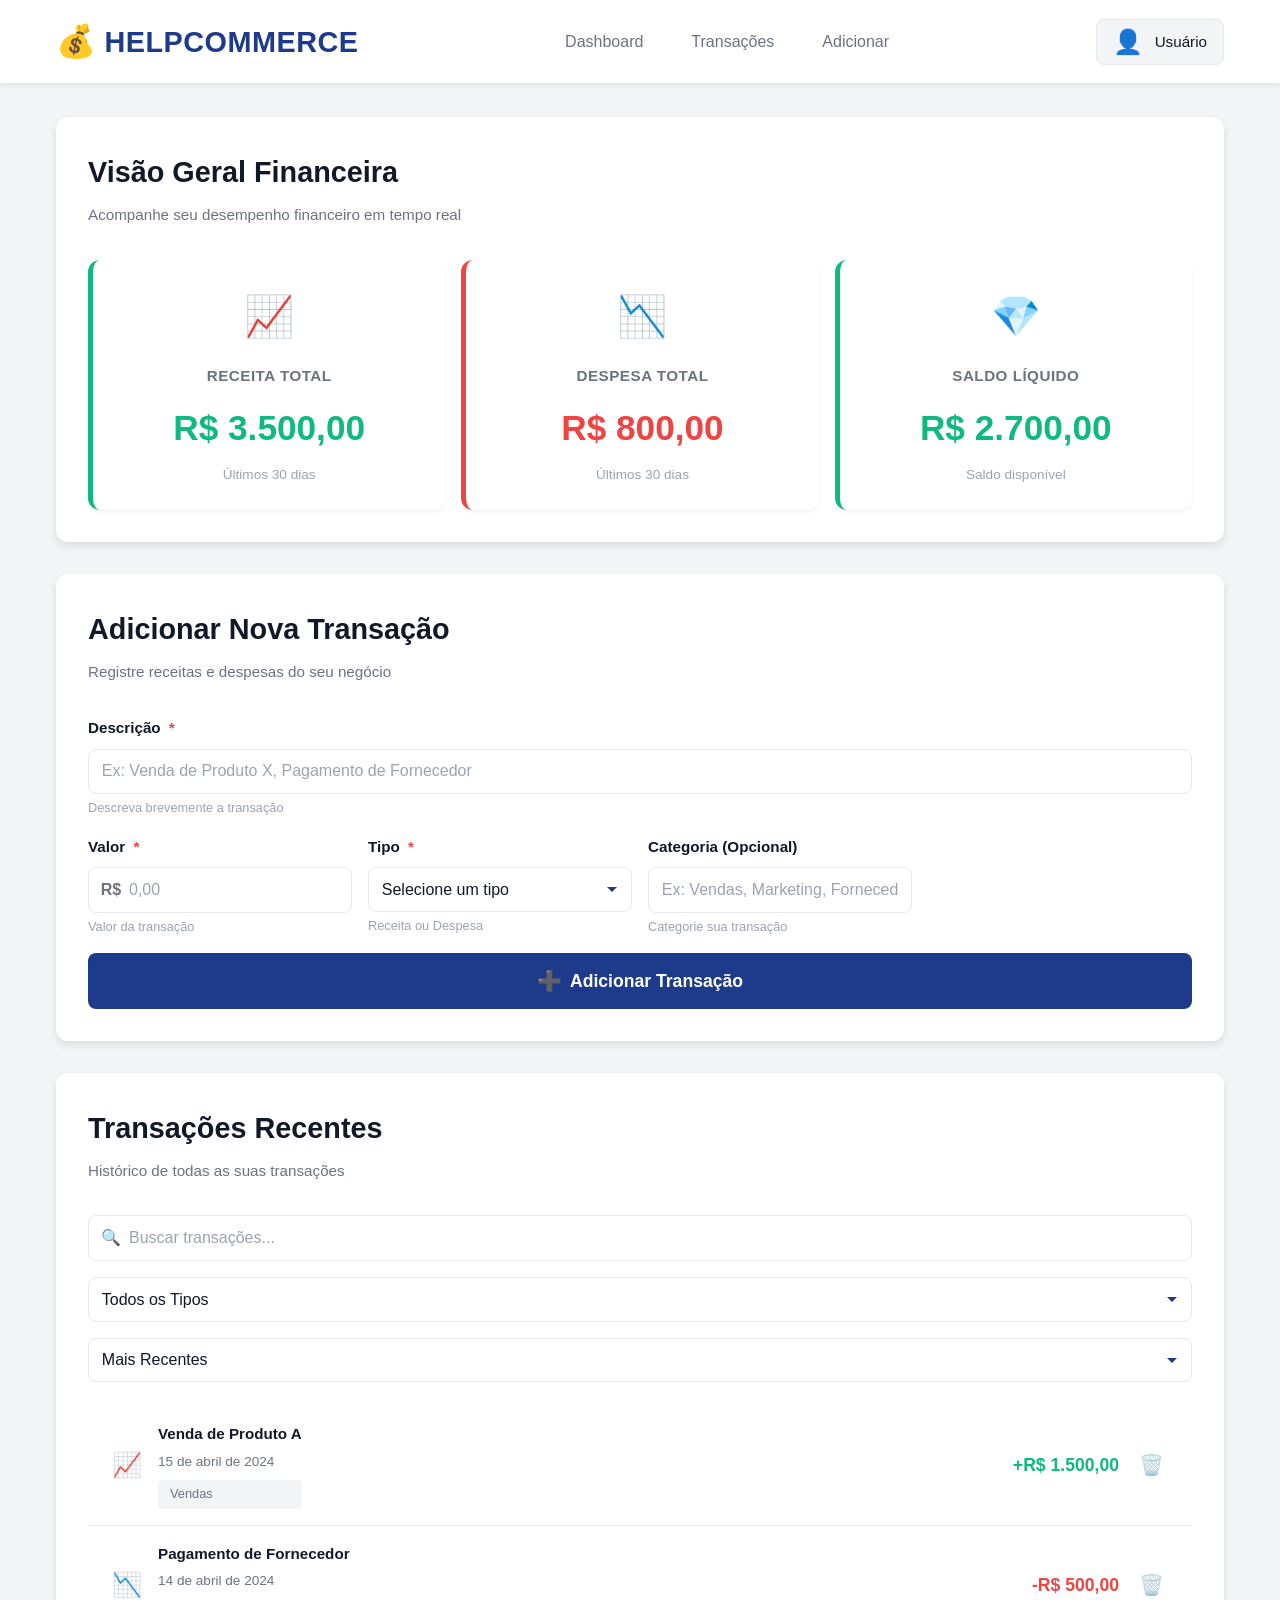
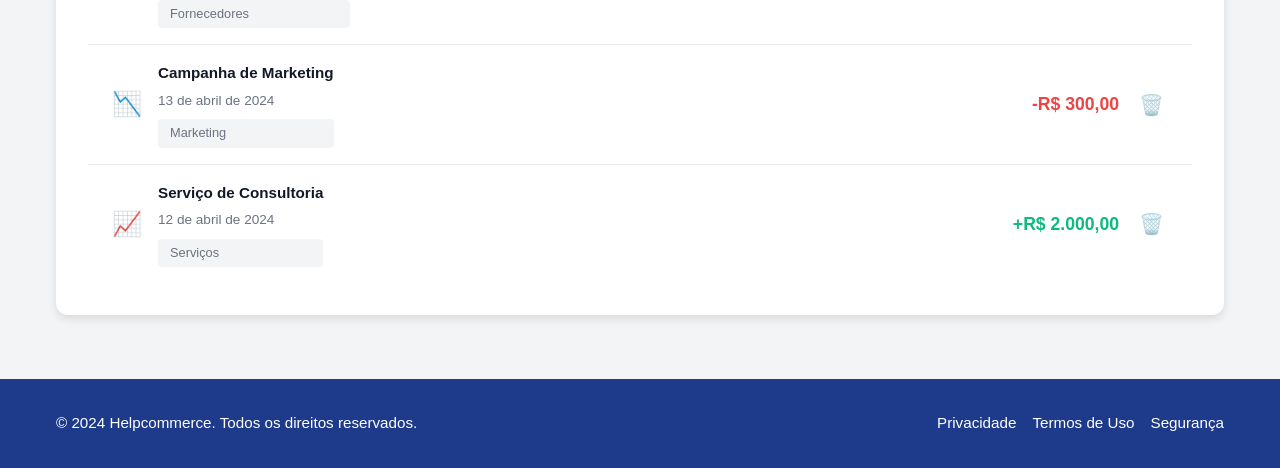
==== index.html @ b8db5ec1 "Add files via upload estrutura inicial da HelpCommerce" ====
<!DOCTYPE html>
<html lang="pt-BR">
<head>
    <!-- Meta Tags -->
    <meta charset="UTF-8">
    <meta name="viewport" content="width=device-width, initial-scale=1.0">
    <meta name="description" content="Helpcommerce - Dashboard Financeiro Profissional para PMEs">
    <meta name="theme-color" content="#1E3A8A">
    
    <!-- Favicon -->
    <link rel="icon" type="image/svg+xml" href="data:image/svg+xml,<svg xmlns='http://www.w3.org/2000/svg' viewBox='0 0 100 100'><text y='75' font-size='75' font-weight='bold' fill='%231E3A8A'>H</text></svg>">
    
    <!-- Título -->
    <title>Helpcommerce - Dashboard Financeiro</title>
    
    <!-- CSS -->
    <link rel="stylesheet" href="styles.css">
</head>
<body>
    <!-- ============================================================
         CABEÇALHO PRINCIPAL
         ============================================================ -->
    <header class="main-header">
        <div class="container header-container">
            <!-- Logo -->
            <div class="logo-section">
                <h1 class="logo">
                    <span class="logo-icon">💰</span>
                    Helpcommerce
                </h1>
            </div>

            <!-- Navegação Principal -->
            <nav class="main-nav">
                <ul>
                    <li><a href="#dashboard-section" class="nav-link">Dashboard</a></li>
                    <li><a href="#transactions-section" class="nav-link">Transações</a></li>
                    <li><a href="#add-transaction-section" class="nav-link">Adicionar</a></li>
                </ul>
            </nav>

            <!-- Menu de Usuário (placeholder para integração com Keycloak) -->
            <div class="user-menu">
                <button class="user-menu-btn" id="user-menu-btn">
                    <span class="user-avatar">👤</span>
                    <span class="user-name">Usuário</span>
                </button>
                <div class="user-dropdown" id="user-dropdown" style="display: none;">
                    <a href="#profile" class="dropdown-item">Meu Perfil</a>
                    <a href="#settings" class="dropdown-item">Configurações</a>
                    <hr class="dropdown-divider">
                    <a href="#" class="dropdown-item logout-link">Sair</a>
                </div>
            </div>
        </div>
    </header>

    <!-- ============================================================
         CONTEÚDO PRINCIPAL
         ============================================================ -->
    <main class="main-content">
        <div class="container">
            <!-- Seção: Visão Geral Financeira -->
            <section id="dashboard-section" class="dashboard-overview">
                <div class="section-header">
                    <h2>Visão Geral Financeira</h2>
                    <p class="section-subtitle">Acompanhe seu desempenho financeiro em tempo real</p>
                </div>

                <!-- Cards de Resumo -->
                <div class="summary-cards">
                    <!-- Card: Receita Total -->
                    <div class="card income-card">
                        <div class="card-icon">📈</div>
                        <h3 class="card-title">Receita Total</h3>
                        <p class="card-value" id="total-income">R$ 0,00</p>
                        <span class="card-label">Últimos 30 dias</span>
                    </div>

                    <!-- Card: Despesa Total -->
                    <div class="card expense-card">
                        <div class="card-icon">📉</div>
                        <h3 class="card-title">Despesa Total</h3>
                        <p class="card-value" id="total-expense">R$ 0,00</p>
                        <span class="card-label">Últimos 30 dias</span>
                    </div>

                    <!-- Card: Saldo Líquido -->
                    <div class="card net-total-card">
                        <div class="card-icon">💎</div>
                        <h3 class="card-title">Saldo Líquido</h3>
                        <p class="card-value" id="net-total">R$ 0,00</p>
                        <span class="card-label">Saldo disponível</span>
                    </div>
                </div>
            </section>

            <!-- Seção: Adicionar Nova Transação -->
            <section id="add-transaction-section" class="transaction-form-section">
                <div class="section-header">
                    <h2>Adicionar Nova Transação</h2>
                    <p class="section-subtitle">Registre receitas e despesas do seu negócio</p>
                </div>

                <form id="transaction-form" class="form-grid">
                    <!-- Descrição -->
                    <div class="form-group full-width">
                        <label for="description" class="form-label">Descrição <span class="required">*</span></label>
                        <input 
                            type="text" 
                            id="description" 
                            class="form-input"
                            placeholder="Ex: Venda de Produto X, Pagamento de Fornecedor"
                            required
                        >
                        <span class="form-hint">Descreva brevemente a transação</span>
                    </div>

                    <!-- Valor -->
                    <div class="form-group">
                        <label for="amount" class="form-label">Valor <span class="required">*</span></label>
                        <div class="input-group">
                            <span class="input-prefix">R$</span>
                            <input 
                                type="number" 
                                id="amount" 
                                class="form-input"
                                placeholder="0,00"
                                step="0.01"
                                min="0"
                                required
                            >
                        </div>
                        <span class="form-hint">Valor da transação</span>
                    </div>

                    <!-- Tipo de Transação -->
                    <div class="form-group">
                        <label for="type" class="form-label">Tipo <span class="required">*</span></label>
                        <select id="type" class="form-select" required>
                            <option value="">Selecione um tipo</option>
                            <option value="income">📈 Receita</option>
                            <option value="expense">📉 Despesa</option>
                        </select>
                        <span class="form-hint">Receita ou Despesa</span>
                    </div>

                    <!-- Categoria -->
                    <div class="form-group">
                        <label for="category" class="form-label">Categoria (Opcional)</label>
                        <input 
                            type="text" 
                            id="category" 
                            class="form-input"
                            placeholder="Ex: Vendas, Marketing, Fornecedores"
                        >
                        <span class="form-hint">Categorie sua transação</span>
                    </div>

                    <!-- Status da Transação (hidden, para futuro) -->
                    <input type="hidden" id="status" value="completed">

                    <!-- Botão Submit -->
                    <div class="form-group full-width">
                        <button type="submit" class="btn btn-primary btn-large">
                            <span class="btn-icon">➕</span>
                            Adicionar Transação
                        </button>
                    </div>
                </form>

                <!-- Mensagem de Feedback -->
                <div class="form-message success-message" id="form-success-message" style="display: none;">
                    <span class="message-icon">✓</span>
                    Transação adicionada com sucesso!
                </div>
                <div class="form-message error-message" id="form-error-message" style="display: none;">
                    <span class="message-icon">⚠️</span>
                    <span id="error-text"></span>
                </div>
            </section>

            <!-- Seção: Transações Recentes -->
            <section id="transactions-section" class="recent-transactions-section">
                <div class="section-header">
                    <h2>Transações Recentes</h2>
                    <p class="section-subtitle">Histórico de todas as suas transações</p>
                </div>

                <!-- Controles de Filtro -->
                <div class="filter-controls">
                    <!-- Busca -->
                    <div class="search-container">
                        <span class="search-icon">🔍</span>
                        <input 
                            type="text" 
                            id="search-transactions" 
                            class="form-input search-input"
                            placeholder="Buscar transações..."
                        >
                    </div>

                    <!-- Filtro por Tipo -->
                    <select id="filter-type" class="form-select filter-select">
                        <option value="all">Todos os Tipos</option>
                        <option value="income">📈 Receitas</option>
                        <option value="expense">📉 Despesas</option>
                    </select>

                    <!-- Ordenação -->
                    <select id="sort-by" class="form-select sort-select">
                        <option value="recent">Mais Recentes</option>
                        <option value="oldest">Mais Antigos</option>
                        <option value="amount-high">Maior Valor</option>
                        <option value="amount-low">Menor Valor</option>
                    </select>
                </div>

                <!-- Lista de Transações -->
                <ul class="transaction-list" id="transaction-list">
                    <!-- Transações serão preenchidas via JavaScript -->
                </ul>

                <!-- Mensagem: Nenhuma Transação -->
                <div class="no-transactions-message" id="no-transactions-message" style="display: none;">
                    <p>📭 Nenhuma transação encontrada.</p>
                    <p class="no-transactions-subtitle">Comece adicionando sua primeira transação acima!</p>
                </div>

                <!-- Paginação (placeholder para futuro) -->
                <div class="pagination" id="pagination" style="display: none;">
                    <button class="pagination-btn" id="prev-page">← Anterior</button>
                    <span class="pagination-info">Página <span id="current-page">1</span> de <span id="total-pages">1</span></span>
                    <button class="pagination-btn" id="next-page">Próxima →</button>
                </div>
            </section>

            <!-- Seção: Estatísticas (Placeholder) -->
            <section class="statistics-section" style="display: none;">
                <div class="section-header">
                    <h2>Estatísticas</h2>
                </div>

                <div class="charts-container">
                    <!-- Gráfico de Pizza (placeholder) -->
                    <div class="chart-card">
                        <h3>Distribuição de Gastos</h3>
                        <canvas id="expense-chart"></canvas>
                    </div>

                    <!-- Gráfico de Linhas (placeholder) -->
                    <div class="chart-card">
                        <h3>Tendência Mensal</h3>
                        <canvas id="trend-chart"></canvas>
                    </div>
                </div>
            </section>
        </div>
    </main>

    <!-- ============================================================
         RODAPÉ
         ============================================================ -->
    <footer class="main-footer">
        <div class="container">
            <div class="footer-content">
                <p class="footer-text">© 2024 Helpcommerce. Todos os direitos reservados.</p>
                <div class="footer-links">
                    <a href="#privacy" class="footer-link">Privacidade</a>
                    <a href="#terms" class="footer-link">Termos de Uso</a>
                    <a href="#security" class="footer-link">Segurança</a>
                </div>
            </div>
        </div>
    </footer>

    <!-- ============================================================
         SCRIPTS
         ============================================================ -->
    <script src="script.js" defer></script>
</body>
</html>
---- styles.css ----
/* ============================================================
   HELPCOMMERCE - DASHBOARD FINANCEIRO
   Estilos Responsivos e Acessíveis
   ============================================================ */

/* ============================================================
   1. VARIÁVEIS CSS E RESET GLOBAL
   ============================================================ */

:root {
    /* Cores Primárias */
    --color-primary: #1E3A8A;
    --color-primary-dark: #1e3a8a;
    --color-primary-light: #3B82F6;
    
    /* Cores Secundárias */
    --color-secondary-income: #10B981;
    --color-accent-expense: #EF4444;
    
    /* Cores de Fundo */
    --color-background: #F3F4F6;
    --color-card-bg: #FFFFFF;
    
    /* Cores de Texto */
    --color-text-dark: #111827;
    --color-text-light: #6B7280;
    --color-text-muted: #9CA3AF;
    
    /* Cores de Borda */
    --color-border: #E5E7EB;
    --color-border-light: #F0F1F3;
    
    /* Sombras */
    --shadow-light: 0 2px 4px rgba(0, 0, 0, 0.05);
    --shadow-md: 0 4px 8px rgba(0, 0, 0, 0.1);
    --shadow-lg: 0 8px 16px rgba(0, 0, 0, 0.12);
    
    /* Espaçamento */
    --spacing-unit: 1rem;
    
    /* Border Radius */
    --border-radius-sm: 4px;
    --border-radius-md: 8px;
    --border-radius-lg: 12px;
    
    /* Transições */
    --transition-fast: 0.2s ease;
    --transition-normal: 0.3s ease;
    --transition-slow: 0.5s ease;
}

/* Dark Mode (Futuro) */
@media (prefers-color-scheme: dark) {
    :root {
        --color-background: #1F2937;
        --color-card-bg: #374151;
        --color-text-dark: #F9FAFB;
        --color-text-light: #D1D5DB;
        --color-border: #4B5563;
    }
}

/* ============================================================
   2. RESET CSS GLOBAL
   ============================================================ */

* {
    margin: 0;
    padding: 0;
    box-sizing: border-box;
}

html {
    scroll-behavior: smooth;
    font-size: 16px;
}

body {
    font-family: -apple-system, BlinkMacSystemFont, 'Segoe UI', Roboto, 'Helvetica Neue', Arial, sans-serif;
    line-height: 1.6;
    color: var(--color-text-dark);
    background-color: var(--color-background);
    min-height: 100vh;
    display: flex;
    flex-direction: column;
}

/* ============================================================
   3. UTILITÁRIOS GLOBAIS
   ============================================================ */

.container {
    max-width: 1200px;
    margin: 0 auto;
    padding: 0 var(--spacing-unit);
}

a {
    text-decoration: none;
    color: inherit;
}

button {
    font-family: inherit;
}

input,
select,
textarea {
    font-family: inherit;
}

/* Scrollbar Customizado */
::-webkit-scrollbar {
    width: 8px;
    height: 8px;
}

::-webkit-scrollbar-track {
    background: var(--color-background);
}

::-webkit-scrollbar-thumb {
    background: var(--color-primary);
    border-radius: var(--border-radius-md);
}

::-webkit-scrollbar-thumb:hover {
    background: var(--color-primary-light);
}

/* ============================================================
   4. CABEÇALHO PRINCIPAL (HEADER)
   ============================================================ */

.main-header {
    background-color: var(--color-card-bg);
    padding: 1rem 0;
    box-shadow: var(--shadow-light);
    position: sticky;
    top: 0;
    z-index: 100;
    border-bottom: 2px solid var(--color-border);
}

.header-container {
    display: flex;
    justify-content: space-between;
    align-items: center;
    gap: 2rem;
}

/* Logo */
.logo-section {
    flex: 0 0 auto;
}

.logo {
    font-size: 1.8rem;
    font-weight: 700;
    color: var(--color-primary);
    text-transform: uppercase;
    letter-spacing: 0.5px;
    display: flex;
    align-items: center;
    gap: 0.5rem;
    transition: transform var(--transition-normal);
}

.logo:hover {
    transform: scale(1.05);
}

.logo-icon {
    font-size: 2rem;
}

/* Navegação Principal */
.main-nav {
    flex: 1;
    display: flex;
    justify-content: center;
}

.main-nav ul {
    list-style: none;
    display: flex;
    gap: 0.5rem;
    flex-wrap: wrap;
}

.main-nav a {
    color: var(--color-text-light);
    padding: 0.75rem 1.25rem;
    border-radius: var(--border-radius-md);
    transition: all var(--transition-fast);
    font-weight: 500;
    position: relative;
}

.main-nav a:hover,
.main-nav a:focus {
    background-color: var(--color-background);
    color: var(--color-primary);
    outline: none;
}

.main-nav a::after {
    content: '';
    position: absolute;
    bottom: 0;
    left: 50%;
    width: 0;
    height: 2px;
    background-color: var(--color-primary);
    transition: all var(--transition-fast);
    transform: translateX(-50%);
}

.main-nav a:hover::after {
    width: 80%;
}

/* Menu de Usuário */
.user-menu {
    flex: 0 0 auto;
    position: relative;
}

.user-menu-btn {
    display: flex;
    align-items: center;
    gap: 0.75rem;
    padding: 0.5rem 1rem;
    background-color: var(--color-background);
    border: 1px solid var(--color-border);
    border-radius: var(--border-radius-md);
    cursor: pointer;
    transition: all var(--transition-fast);
    font-size: 0.95rem;
    font-weight: 500;
    color: var(--color-text-dark);
}

.user-menu-btn:hover {
    background-color: var(--color-primary);
    color: var(--color-card-bg);
    border-color: var(--color-primary);
}

.user-avatar {
    font-size: 1.5rem;
}

.user-dropdown {
    position: absolute;
    top: calc(100% + 0.5rem);
    right: 0;
    background-color: var(--color-card-bg);
    border: 1px solid var(--color-border);
    border-radius: var(--border-radius-md);
    box-shadow: var(--shadow-lg);
    min-width: 200px;
    z-index: 200;
    overflow: hidden;
}

.dropdown-item {
    display: block;
    padding: 0.75rem 1.25rem;
    color: var(--color-text-dark);
    transition: all var(--transition-fast);
    border: none;
}

.dropdown-item:hover {
    background-color: var(--color-background);
    color: var(--color-primary);
    padding-left: 1.75rem;
}

.logout-link {
    color: var(--color-accent-expense);
}

.logout-link:hover {
    background-color: rgba(239, 68, 68, 0.1);
}

.dropdown-divider {
    margin: 0;
    border: none;
    border-top: 1px solid var(--color-border);
}

/* Responsividade - Header */
@media (max-width: 768px) {
    .header-container {
        flex-direction: column;
        gap: 1rem;
    }

    .main-nav ul {
        justify-content: center;
    }

    .logo {
        font-size: 1.5rem;
    }

    .user-name {
        display: none;
    }

    .user-dropdown {
        right: -0.5rem;
    }
}

/* ============================================================
   5. CONTEÚDO PRINCIPAL (MAIN)
   ============================================================ */

.main-content {
    flex-grow: 1;
    padding: calc(2 * var(--spacing-unit)) 0;
}

/* ============================================================
   6. SEÇÕES GERAIS
   ============================================================ */

section {
    background-color: var(--color-card-bg);
    padding: calc(2 * var(--spacing-unit));
    border-radius: var(--border-radius-lg);
    box-shadow: var(--shadow-md);
    margin-bottom: calc(2 * var(--spacing-unit));
}

.section-header {
    margin-bottom: calc(2 * var(--spacing-unit));
}

.section-header h2 {
    font-size: 1.8rem;
    color: var(--color-text-dark);
    margin-bottom: 0.5rem;
    font-weight: 700;
}

.section-subtitle {
    color: var(--color-text-light);
    font-size: 0.95rem;
    margin: 0;
}

/* ============================================================
   7. DASHBOARD - VISÃO GERAL
   ============================================================ */

.dashboard-overview {
    /* Herda estilos de section */
}

/* Cards de Resumo */
.summary-cards {
    display: grid;
    grid-template-columns: repeat(auto-fit, minmax(280px, 1fr));
    gap: var(--spacing-unit);
}

.card {
    padding: calc(1.5 * var(--spacing-unit));
    border-radius: var(--border-radius-lg);
    text-align: center;
    box-shadow: var(--shadow-light);
    background-color: var(--color-card-bg);
    transition: all var(--transition-normal);
    position: relative;
    overflow: hidden;
}

.card::before {
    content: '';
    position: absolute;
    top: 0;
    left: 0;
    width: 100%;
    height: 4px;
    background: linear-gradient(90deg, currentColor, transparent);
    opacity: 0;
    transition: opacity var(--transition-fast);
}

.card:hover {
    transform: translateY(-4px);
    box-shadow: var(--shadow-lg);
}

.card:hover::before {
    opacity: 1;
}

.card-icon {
    font-size: 2.5rem;
    margin-bottom: var(--spacing-unit);
}

.card-title {
    font-size: 0.95rem;
    color: var(--color-text-light);
    margin: 0 0 0.75rem;
    text-transform: uppercase;
    letter-spacing: 0.5px;
    font-weight: 600;
}

.card-value {
    font-size: 2.2rem;
    font-weight: 700;
    color: var(--color-text-dark);
    margin: 0 0 0.5rem;
}

.card-label {
    font-size: 0.85rem;
    color: var(--color-text-muted);
    display: block;
}

/* Estilos Específicos dos Cards */
.income-card {
    border-left: 5px solid var(--color-secondary-income);
    --card-color: var(--color-secondary-income);
}

.income-card .card-value {
    color: var(--color-secondary-income);
}

.expense-card {
    border-left: 5px solid var(--color-accent-expense);
    --card-color: var(--color-accent-expense);
}

.expense-card .card-value {
    color: var(--color-accent-expense);
}

.net-total-card {
    border-left: 5px solid var(--color-primary);
    --card-color: var(--color-primary);
}

.net-total-card .card-value {
    color: var(--color-primary);
}

/* Responsividade - Cards */
@media (max-width: 768px) {
    .summary-cards {
        grid-template-columns: 1fr;
    }

    .card {
        padding: var(--spacing-unit);
    }

    .card-value {
        font-size: 1.8rem;
    }
}

/* ============================================================
   8. FORMULÁRIO DE TRANSAÇÃO
   ============================================================ */

.transaction-form-section {
    /* Herda estilos de section */
}

.form-grid {
    display: grid;
    grid-template-columns: repeat(auto-fit, minmax(250px, 1fr));
    gap: var(--spacing-unit);
}

.form-group {
    display: flex;
    flex-direction: column;
}

.form-group.full-width {
    grid-column: 1 / -1;
}

.form-label {
    font-weight: 600;
    color: var(--color-text-dark);
    margin-bottom: 0.5rem;
    font-size: 0.95rem;
}

.required {
    color: var(--color-accent-expense);
    margin-left: 0.25rem;
}

.form-input,
.form-select {
    padding: 0.8rem;
    border: 1px solid var(--color-border);
    border-radius: var(--border-radius-md);
    font-size: 1rem;
    color: var(--color-text-dark);
    background-color: var(--color-card-bg);
    transition: all var(--transition-fast);
    width: 100%;
}

.form-input:focus,
.form-select:focus {
    outline: none;
    border-color: var(--color-primary);
    box-shadow: 0 0 0 3px rgba(30, 58, 138, 0.15);
}

.form-input::placeholder {
    color: var(--color-text-muted);
}

.form-select {
    cursor: pointer;
    appearance: none;
    background-image: url("data:image/svg+xml,%3Csvg xmlns='http://www.w3.org/2000/svg' width='12' height='12' viewBox='0 0 12 12'%3E%3Cpath fill='%231E3A8A' d='M6 9L1 4h10z'/%3E%3C/svg%3E");
    background-repeat: no-repeat;
    background-position: right 0.8rem center;
    padding-right: 2.5rem;
}

.form-hint {
    font-size: 0.8rem;
    color: var(--color-text-muted);
    margin-top: 0.25rem;
}

/* Input Group (com prefixo) */
.input-group {
    position: relative;
    display: flex;
    align-items: center;
}

.input-prefix {
    position: absolute;
    left: 0.8rem;
    color: var(--color-text-light);
    font-weight: 600;
    pointer-events: none;
}

.input-group .form-input {
    padding-left: 2.5rem;
}

/* Mensagens de Feedback do Formulário */
.form-message {
    padding: var(--spacing-unit);
    border-radius: var(--border-radius-md);
    margin-top: var(--spacing-unit);
    display: flex;
    align-items: center;
    gap: 0.75rem;
    font-size: 0.95rem;
}

.success-message {
    background-color: rgba(16, 185, 129, 0.1);
    color: var(--color-secondary-income);
    border: 1px solid var(--color-secondary-income);
}

.error-message {
    background-color: rgba(239, 68, 68, 0.1);
    color: var(--color-accent-expense);
    border: 1px solid var(--color-accent-expense);
}

.message-icon {
    font-size: 1.25rem;
}

/* Responsividade - Formulário */
@media (max-width: 768px) {
    .form-grid {
        grid-template-columns: 1fr;
    }

    .form-group.full-width {
        grid-column: 1;
    }
}

/* ============================================================
   9. BOTÕES
   ============================================================ */

.btn {
    padding: 0.8rem 1.5rem;
    border: none;
    border-radius: var(--border-radius-md);
    cursor: pointer;
    font-size: 1rem;
    font-weight: 600;
    transition: all var(--transition-normal);
    display: inline-flex;
    align-items: center;
    justify-content: center;
    gap: 0.5rem;
    text-align: center;
}

.btn:focus {
    outline: none;
    box-shadow: 0 0 0 3px rgba(30, 58, 138, 0.3);
}

.btn:disabled {
    opacity: 0.6;
    cursor: not-allowed;
}

.btn-primary {
    background-color: var(--color-primary);
    color: var(--color-card-bg);
}

.btn-primary:hover:not(:disabled) {
    background-color: #1a2f7d;
    transform: translateY(-2px);
    box-shadow: var(--shadow-md);
}

.btn-primary:active:not(:disabled) {
    transform: translateY(0);
    box-shadow: var(--shadow-light);
}

.btn-large {
    padding: 1rem 2rem;
    font-size: 1.1rem;
}

.btn-icon {
    font-size: 1.25rem;
}

/* ============================================================
   10. TRANSAÇÕES RECENTES
   ============================================================ */

.recent-transactions-section {
    /* Herda estilos de section */
}

/* Controles de Filtro */
.filter-controls {
    display: flex;
    gap: var(--spacing-unit);
    margin-bottom: calc(1.5 * var(--spacing-unit));
    flex-wrap: wrap;
}

.search-container {
    flex: 1;
    min-width: 200px;
    position: relative;
}

.search-icon {
    position: absolute;
    left: 0.8rem;
    top: 50%;
    transform: translateY(-50%);
    pointer-events: none;
    color: var(--color-text-light);
}

.search-input {
    padding-left: 2.5rem;
}

.filter-select,
.sort-select {
    min-width: 150px;
}

/* Lista de Transações */
.transaction-list {
    list-style: none;
    display: flex;
    flex-direction: column;
}

.transaction-item {
    display: flex;
    justify-content: space-between;
    align-items: center;
    padding: var(--spacing-unit) calc(1.5 * var(--spacing-unit));
    border-bottom: 1px solid var(--color-border);
    transition: background-color var(--transition-fast);
    gap: var(--spacing-unit);
}

.transaction-item:last-child {
    border-bottom: none;
}

.transaction-item:hover {
    background-color: var(--color-background);
}

.transaction-item:focus-within {
    background-color: rgba(30, 58, 138, 0.05);
}

/* Partes da Transação */
.transaction-left {
    flex: 1;
    display: flex;
    align-items: center;
    gap: 1rem;
}

.transaction-icon {
    font-size: 1.5rem;
    flex-shrink: 0;
}

.transaction-info {
    display: flex;
    flex-direction: column;
    gap: 0.25rem;
}

.transaction-description {
    font-weight: 600;
    color: var(--color-text-dark);
    font-size: 0.95rem;
}

.transaction-metadata {
    font-size: 0.85rem;
    color: var(--color-text-light);
}

.transaction-category {
    display: inline-block;
    background-color: var(--color-background);
    color: var(--color-text-light);
    padding: 0.25rem 0.75rem;
    border-radius: var(--border-radius-sm);
    font-size: 0.8rem;
    margin-top: 0.25rem;
}

.transaction-right {
    display: flex;
    align-items: center;
    gap: 1rem;
    flex-shrink: 0;
}

.transaction-amount {
    font-weight: 700;
    font-size: 1.1rem;
    text-align: right;
}

.transaction-amount.income {
    color: var(--color-secondary-income);
}

.transaction-amount.expense {
    color: var(--color-accent-expense);
}

.transaction-actions {
    display: flex;
    gap: 0.5rem;
}

.transaction-action-btn {
    background: none;
    border: none;
    cursor: pointer;
    font-size: 1.25rem;
    opacity: 0.6;
    transition: opacity var(--transition-fast);
    padding: 0.25rem;
}

.transaction-action-btn:hover {
    opacity: 1;
}

/* Mensagem: Sem Transações */
.no-transactions-message {
    text-align: center;
    padding: calc(3 * var(--spacing-unit)) var(--spacing-unit);
    color: var(--color-text-light);
}

.no-transactions-message p {
    margin: 0.5rem 0;
    font-size: 1rem;
}

.no-transactions-message p:first-child {
    font-size: 3rem;
    margin-bottom: 1rem;
}

.no-transactions-subtitle {
    color: var(--color-text-muted);
    font-style: italic;
}

/* Paginação */
.pagination {
    display: flex;
    justify-content: center;
    align-items: center;
    gap: var(--spacing-unit);
    margin-top: calc(2 * var(--spacing-unit));
    padding-top: var(--spacing-unit);
    border-top: 1px solid var(--color-border);
}

.pagination-btn {
    padding: 0.5rem 1rem;
    border: 1px solid var(--color-border);
    background-color: var(--color-card-bg);
    color: var(--color-text-dark);
    border-radius: var(--border-radius-md);
    cursor: pointer;
    transition: all var(--transition-fast);
    font-weight: 500;
}

.pagination-btn:hover {
    background-color: var(--color-primary);
    color: var(--color-card-bg);
    border-color: var(--color-primary);
}

.pagination-btn:disabled {
    opacity: 0.5;
    cursor: not-allowed;
}

.pagination-info {
    font-size: 0.95rem;
    color: var(--color-text-light);
    font-weight: 500;
}

/* Responsividade - Transações */
@media (max-width: 768px) {
    .filter-controls {
        flex-direction: column;
    }

    .search-container,
    .filter-select,
    .sort-select {
        width: 100%;
    }

    .transaction-item {
        flex-direction: column;
        align-items: flex-start;
        gap: 0.5rem;
    }

    .transaction-right {
        width: 100%;
        justify-content: space-between;
    }

    .transaction-amount {
        text-align: left;
    }
}

/* ============================================================
   11. SEÇÃO DE ESTATÍSTICAS (Placeholder)
   ============================================================ */

.statistics-section {
    /* Herda estilos de section */
}

.charts-container {
    display: grid;
    grid-template-columns: repeat(auto-fit, minmax(300px, 1fr));
    gap: calc(2 * var(--spacing-unit));
}

.chart-card {
    background-color: var(--color-background);
    padding: calc(1.5 * var(--spacing-unit));
    border-radius: var(--border-radius-lg);
}

.chart-card h3 {
    font-size: 1.1rem;
    margin-bottom: var(--spacing-unit);
    color: var(--color-text-dark);
}

/* ============================================================
   12. RODAPÉ (FOOTER)
   ============================================================ */

.main-footer {
    background-color: var(--color-primary);
    color: var(--color-card-bg);
    padding: calc(2 * var(--spacing-unit)) 0;
    margin-top: auto;
    text-align: center;
}

.footer-content {
    display: flex;
    justify-content: space-between;
    align-items: center;
    gap: var(--spacing-unit);
}

.footer-text {
    margin: 0;
    font-size: 0.95rem;
}

.footer-links {
    display: flex;
    gap: var(--spacing-unit);
    flex-wrap: wrap;
}

.footer-link {
    color: var(--color-card-bg);
    transition: opacity var(--transition-fast);
    font-size: 0.95rem;
}

.footer-link:hover {
    opacity: 0.8;
}

/* Responsividade - Footer */
@media (max-width: 768px) {
    .footer-content {
        flex-direction: column;
        text-align: center;
    }

    .footer-links {
        justify-content: center;
    }
}

/* ============================================================
   13. ACESSIBILIDADE
   ============================================================ */

/* Focus visible para navegação por teclado */
:focus-visible {
    outline: 2px solid var(--color-primary);
    outline-offset: 2px;
}

/* Reduzir animações se preferir */
@media (prefers-reduced-motion: reduce) {
    *,
    *::before,
    *::after {
        animation-duration: 0.01ms !important;
        animation-iteration-count: 1 !important;
        transition-duration: 0.01ms !important;
        scroll-behavior: auto !important;
    }
}

/* ============================================================
   14. RESPONSIVIDADE GERAL
   ============================================================ */

/* Tablets (768px) */
@media (max-width: 768px) {
    :root {
        font-size: 15px;
    }

    .container {
        padding: 0 1rem;
    }

    .main-content {
        padding: 1rem 0;
    }

    section {
        padding: 1.5rem;
        margin-bottom: 1.5rem;
    }

    .section-header h2 {
        font-size: 1.5rem;
    }

    .logo {
        font-size: 1.3rem;
    }
}

/* Smartphones (480px) */
@media (max-width: 480px) {
    :root {
        font-size: 14px;
    }

    .container {
        padding: 0 0.75rem;
    }

    .main-header {
        padding: 0.75rem 0;
    }

    .header-container {
        flex-direction: column;
        gap: 0.75rem;
    }

    .main-nav ul {
        gap: 0.25rem;
    }

    .main-nav a {
        padding: 0.5rem 0.75rem;
        font-size: 0.9rem;
    }

    section {
        padding: 1rem;
        margin-bottom: 1rem;
    }

    .section-header h2 {
        font-size: 1.3rem;
    }

    .card {
        padding: 1rem;
    }

    .card-value {
        font-size: 1.5rem;
    }

    .card-icon {
        font-size: 2rem;
    }

    .btn-large {
        padding: 0.75rem 1.5rem;
        font-size: 1rem;
    }

    .transaction-item {
        padding: 0.75rem 1rem;
    }

    .transaction-amount {
        font-size: 1rem;
    }

    .footer-text {
        font-size: 0.85rem;
    }
}

/* ============================================================
   15. UTILITÁRIOS PARA LOADING E ESTADOS
   ============================================================ */

.loading {
    position: relative;
    pointer-events: none;
    opacity: 0.6;
}

.spinner {
    display: inline-block;
    width: 20px;
    height: 20px;
    border: 3px solid var(--color-border);
    border-top-color: var(--color-primary);
    border-radius: 50%;
    animation: spin 0.8s linear infinite;
}

@keyframes spin {
    to {
        transform: rotate(360deg);
    }
}

.skeleton {
    background: linear-gradient(
        90deg,
        var(--color-border) 25%,
        var(--color-background) 50%,
        var(--color-border) 75%
    );
    background-size: 200% 100%;
    animation: shimmer 2s infinite;
}

@keyframes shimmer {
    0% {
        background-position: 200% 0;
    }
    100% {
        background-position: -200% 0;
    }
}

/* ============================================================
   16. IMPRESSÃO (PRINT)
   ============================================================ */

@media print {
    .main-header,
    .main-footer,
    .user-menu,
    .filter-controls,
    .btn {
        display: none;
    }

    .main-content {
        padding: 0;
    }

    section {
        page-break-inside: avoid;
        box-shadow: none;
        border: 1px solid var(--color-border);
    }
}

/* ============================================================
   FIM DO CSS
   ============================================================ */
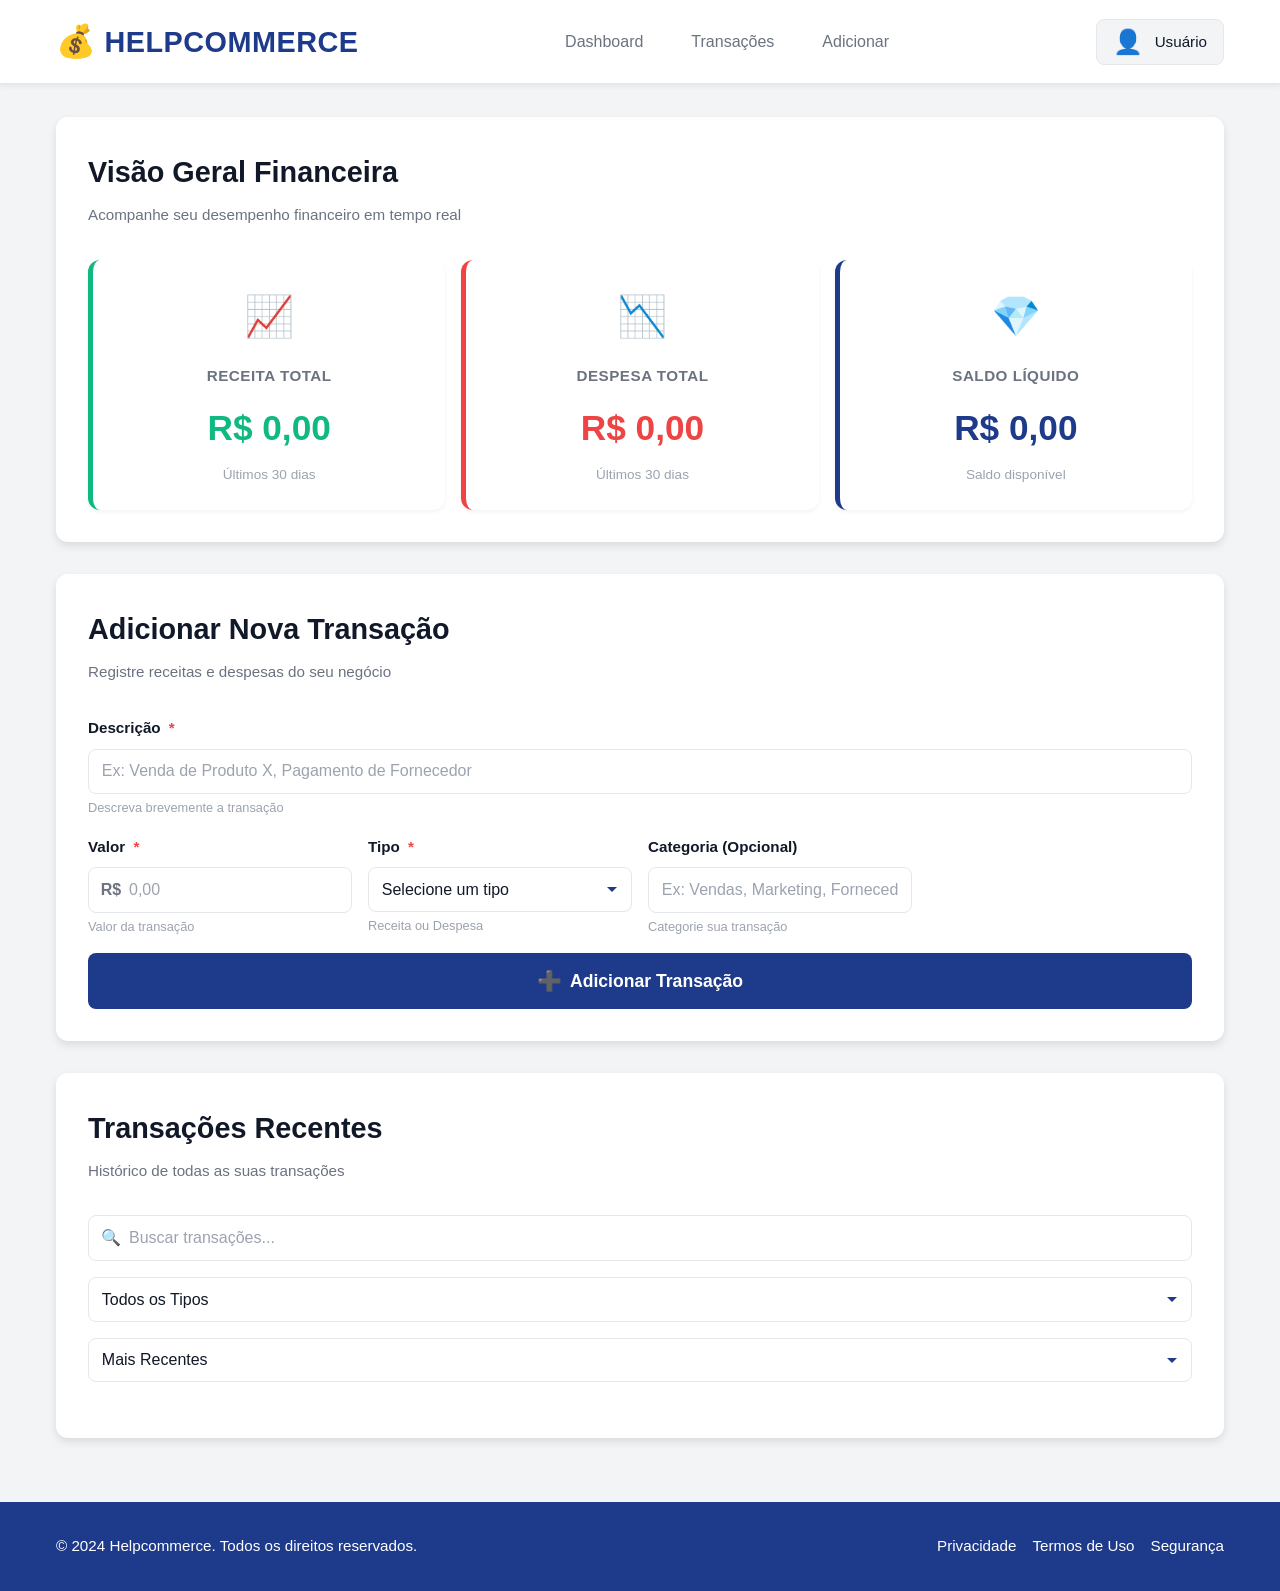
==== commit 30ac1e09: "Add Content Security Policy to index.html Added a Content Security Policy meta tag to enhance securi" ====
--- a/index.html
+++ b/index.html
@@ -4,6 +4,20 @@
     <!-- Meta Tags -->
     <meta charset="UTF-8">
     <meta name="viewport" content="width=device-width, initial-scale=1.0">
+    <meta http-equiv="Content-Security-Policy"
+content="
+default-src 'self';
+script-src 'self';
+style-src 'self' 'unsafe-inline';
+img-src 'self' data:;
+font-src 'self';
+connect-src 'self';
+object-src 'none';
+base-uri 'self';
+form-action 'self';
+frame-ancestors 'none';
+upgrade-insecure-requests;
+">
     <meta name="description" content="Helpcommerce - Dashboard Financeiro Profissional para PMEs">
     <meta name="theme-color" content="#1E3A8A">
     
@@ -279,4 +293,4 @@
          ============================================================ -->
     <script src="script.js" defer></script>
 </body>
-</html>+</html>
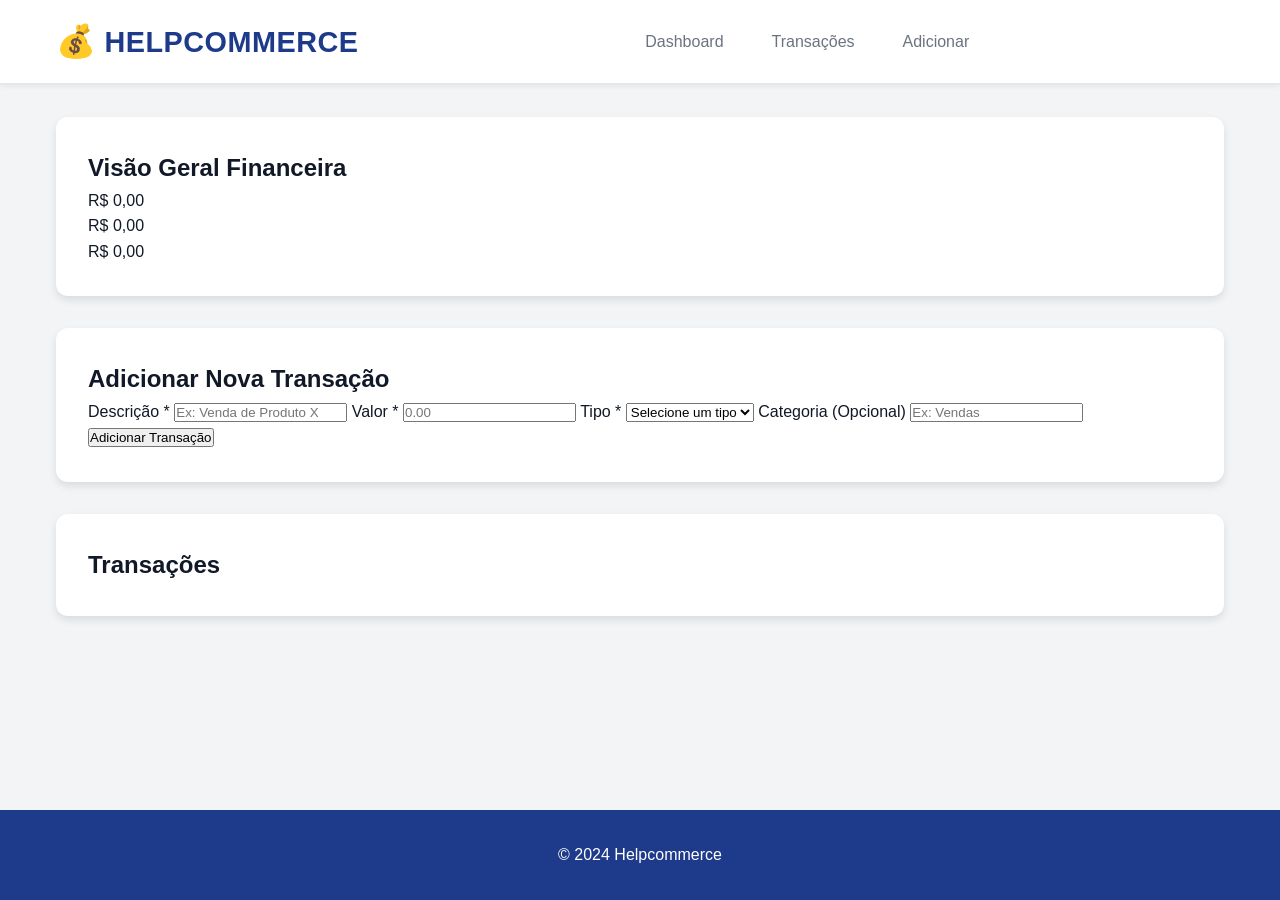
==== commit 07aca4b7: "Refactor index.html for better structure and formatting Improved the structure and formatting of the" ====
--- a/index.html
+++ b/index.html
@@ -1,296 +1,197 @@
 <!DOCTYPE html>
 <html lang="pt-BR">
 <head>
+
     <!-- Meta Tags -->
     <meta charset="UTF-8">
-    <meta name="viewport" content="width=device-width, initial-scale=1.0">
+
+    <meta name="viewport"
+    content="width=device-width, initial-scale=1.0">
+
+    <!-- 🔐 Content Security Policy (Melhorada) -->
     <meta http-equiv="Content-Security-Policy"
-content="
-default-src 'self';
-script-src 'self';
-style-src 'self' 'unsafe-inline';
-img-src 'self' data:;
-font-src 'self';
-connect-src 'self';
-object-src 'none';
-base-uri 'self';
-form-action 'self';
-frame-ancestors 'none';
-upgrade-insecure-requests;
-">
-    <meta name="description" content="Helpcommerce - Dashboard Financeiro Profissional para PMEs">
-    <meta name="theme-color" content="#1E3A8A">
-    
+    content="
+    default-src 'self';
+    script-src 'self';
+    style-src 'self' 'unsafe-inline';
+    img-src 'self' data:;
+    font-src 'self';
+    connect-src 'self';
+    media-src 'self';
+    object-src 'none';
+    base-uri 'self';
+    form-action 'self';
+    frame-ancestors 'none';
+    upgrade-insecure-requests;
+    ">
+
+    <meta name="description"
+    content="Helpcommerce - Dashboard Financeiro Profissional para PMEs">
+
+    <meta name="theme-color"
+    content="#1E3A8A">
+
     <!-- Favicon -->
-    <link rel="icon" type="image/svg+xml" href="data:image/svg+xml,<svg xmlns='http://www.w3.org/2000/svg' viewBox='0 0 100 100'><text y='75' font-size='75' font-weight='bold' fill='%231E3A8A'>H</text></svg>">
-    
+    <link rel="icon"
+    type="image/svg+xml"
+    href="data:image/svg+xml,
+    <svg xmlns='http://www.w3.org/2000/svg'
+    viewBox='0 0 100 100'>
+    <text y='75'
+    font-size='75'
+    font-weight='bold'
+    fill='%231E3A8A'>H</text>
+    </svg>">
+
     <!-- Título -->
     <title>Helpcommerce - Dashboard Financeiro</title>
-    
+
     <!-- CSS -->
-    <link rel="stylesheet" href="styles.css">
+    <link rel="stylesheet"
+    href="styles.css">
+
 </head>
+
 <body>
-    <!-- ============================================================
-         CABEÇALHO PRINCIPAL
-         ============================================================ -->
-    <header class="main-header">
-        <div class="container header-container">
-            <!-- Logo -->
-            <div class="logo-section">
-                <h1 class="logo">
-                    <span class="logo-icon">💰</span>
-                    Helpcommerce
-                </h1>
-            </div>
 
-            <!-- Navegação Principal -->
-            <nav class="main-nav">
-                <ul>
-                    <li><a href="#dashboard-section" class="nav-link">Dashboard</a></li>
-                    <li><a href="#transactions-section" class="nav-link">Transações</a></li>
-                    <li><a href="#add-transaction-section" class="nav-link">Adicionar</a></li>
-                </ul>
-            </nav>
+<header class="main-header">
+<div class="container header-container">
 
-            <!-- Menu de Usuário (placeholder para integração com Keycloak) -->
-            <div class="user-menu">
-                <button class="user-menu-btn" id="user-menu-btn">
-                    <span class="user-avatar">👤</span>
-                    <span class="user-name">Usuário</span>
-                </button>
-                <div class="user-dropdown" id="user-dropdown" style="display: none;">
-                    <a href="#profile" class="dropdown-item">Meu Perfil</a>
-                    <a href="#settings" class="dropdown-item">Configurações</a>
-                    <hr class="dropdown-divider">
-                    <a href="#" class="dropdown-item logout-link">Sair</a>
-                </div>
-            </div>
-        </div>
-    </header>
+<div class="logo-section">
+<h1 class="logo">
+<span class="logo-icon">💰</span>
+Helpcommerce
+</h1>
+</div>
 
-    <!-- ============================================================
-         CONTEÚDO PRINCIPAL
-         ============================================================ -->
-    <main class="main-content">
-        <div class="container">
-            <!-- Seção: Visão Geral Financeira -->
-            <section id="dashboard-section" class="dashboard-overview">
-                <div class="section-header">
-                    <h2>Visão Geral Financeira</h2>
-                    <p class="section-subtitle">Acompanhe seu desempenho financeiro em tempo real</p>
-                </div>
+<nav class="main-nav">
+<ul>
+<li><a href="#dashboard-section">Dashboard</a></li>
+<li><a href="#transactions-section">Transações</a></li>
+<li><a href="#add-transaction-section">Adicionar</a></li>
+</ul>
+</nav>
 
-                <!-- Cards de Resumo -->
-                <div class="summary-cards">
-                    <!-- Card: Receita Total -->
-                    <div class="card income-card">
-                        <div class="card-icon">📈</div>
-                        <h3 class="card-title">Receita Total</h3>
-                        <p class="card-value" id="total-income">R$ 0,00</p>
-                        <span class="card-label">Últimos 30 dias</span>
-                    </div>
+</div>
+</header>
 
-                    <!-- Card: Despesa Total -->
-                    <div class="card expense-card">
-                        <div class="card-icon">📉</div>
-                        <h3 class="card-title">Despesa Total</h3>
-                        <p class="card-value" id="total-expense">R$ 0,00</p>
-                        <span class="card-label">Últimos 30 dias</span>
-                    </div>
+<main class="main-content">
+<div class="container">
 
-                    <!-- Card: Saldo Líquido -->
-                    <div class="card net-total-card">
-                        <div class="card-icon">💎</div>
-                        <h3 class="card-title">Saldo Líquido</h3>
-                        <p class="card-value" id="net-total">R$ 0,00</p>
-                        <span class="card-label">Saldo disponível</span>
-                    </div>
-                </div>
-            </section>
+<section id="dashboard-section">
 
-            <!-- Seção: Adicionar Nova Transação -->
-            <section id="add-transaction-section" class="transaction-form-section">
-                <div class="section-header">
-                    <h2>Adicionar Nova Transação</h2>
-                    <p class="section-subtitle">Registre receitas e despesas do seu negócio</p>
-                </div>
+<h2>Visão Geral Financeira</h2>
 
-                <form id="transaction-form" class="form-grid">
-                    <!-- Descrição -->
-                    <div class="form-group full-width">
-                        <label for="description" class="form-label">Descrição <span class="required">*</span></label>
-                        <input 
-                            type="text" 
-                            id="description" 
-                            class="form-input"
-                            placeholder="Ex: Venda de Produto X, Pagamento de Fornecedor"
-                            required
-                        >
-                        <span class="form-hint">Descreva brevemente a transação</span>
-                    </div>
+<p id="total-income">R$ 0,00</p>
+<p id="total-expense">R$ 0,00</p>
+<p id="net-total">R$ 0,00</p>
 
-                    <!-- Valor -->
-                    <div class="form-group">
-                        <label for="amount" class="form-label">Valor <span class="required">*</span></label>
-                        <div class="input-group">
-                            <span class="input-prefix">R$</span>
-                            <input 
-                                type="number" 
-                                id="amount" 
-                                class="form-input"
-                                placeholder="0,00"
-                                step="0.01"
-                                min="0"
-                                required
-                            >
-                        </div>
-                        <span class="form-hint">Valor da transação</span>
-                    </div>
+</section>
 
-                    <!-- Tipo de Transação -->
-                    <div class="form-group">
-                        <label for="type" class="form-label">Tipo <span class="required">*</span></label>
-                        <select id="type" class="form-select" required>
-                            <option value="">Selecione um tipo</option>
-                            <option value="income">📈 Receita</option>
-                            <option value="expense">📉 Despesa</option>
-                        </select>
-                        <span class="form-hint">Receita ou Despesa</span>
-                    </div>
+<section id="add-transaction-section">
 
-                    <!-- Categoria -->
-                    <div class="form-group">
-                        <label for="category" class="form-label">Categoria (Opcional)</label>
-                        <input 
-                            type="text" 
-                            id="category" 
-                            class="form-input"
-                            placeholder="Ex: Vendas, Marketing, Fornecedores"
-                        >
-                        <span class="form-hint">Categorie sua transação</span>
-                    </div>
+<h2>Adicionar Nova Transação</h2>
 
-                    <!-- Status da Transação (hidden, para futuro) -->
-                    <input type="hidden" id="status" value="completed">
+<form id="transaction-form"
+autocomplete="off">
 
-                    <!-- Botão Submit -->
-                    <div class="form-group full-width">
-                        <button type="submit" class="btn btn-primary btn-large">
-                            <span class="btn-icon">➕</span>
-                            Adicionar Transação
-                        </button>
-                    </div>
-                </form>
+<!-- Descrição -->
+<label for="description">
+Descrição *
+</label>
 
-                <!-- Mensagem de Feedback -->
-                <div class="form-message success-message" id="form-success-message" style="display: none;">
-                    <span class="message-icon">✓</span>
-                    Transação adicionada com sucesso!
-                </div>
-                <div class="form-message error-message" id="form-error-message" style="display: none;">
-                    <span class="message-icon">⚠️</span>
-                    <span id="error-text"></span>
-                </div>
-            </section>
+<input
+type="text"
+id="description"
+placeholder="Ex: Venda de Produto X"
+maxlength="255"
+pattern="[A-Za-z0-9À-ÿ\s.,()-]+"
+required
+>
 
-            <!-- Seção: Transações Recentes -->
-            <section id="transactions-section" class="recent-transactions-section">
-                <div class="section-header">
-                    <h2>Transações Recentes</h2>
-                    <p class="section-subtitle">Histórico de todas as suas transações</p>
-                </div>
+<!-- Valor -->
+<label for="amount">
+Valor *
+</label>
 
-                <!-- Controles de Filtro -->
-                <div class="filter-controls">
-                    <!-- Busca -->
-                    <div class="search-container">
-                        <span class="search-icon">🔍</span>
-                        <input 
-                            type="text" 
-                            id="search-transactions" 
-                            class="form-input search-input"
-                            placeholder="Buscar transações..."
-                        >
-                    </div>
+<input
+type="number"
+id="amount"
+placeholder="0.00"
+step="0.01"
+min="0.01"
+required
+>
 
-                    <!-- Filtro por Tipo -->
-                    <select id="filter-type" class="form-select filter-select">
-                        <option value="all">Todos os Tipos</option>
-                        <option value="income">📈 Receitas</option>
-                        <option value="expense">📉 Despesas</option>
-                    </select>
+<!-- Tipo -->
+<label for="type">
+Tipo *
+</label>
 
-                    <!-- Ordenação -->
-                    <select id="sort-by" class="form-select sort-select">
-                        <option value="recent">Mais Recentes</option>
-                        <option value="oldest">Mais Antigos</option>
-                        <option value="amount-high">Maior Valor</option>
-                        <option value="amount-low">Menor Valor</option>
-                    </select>
-                </div>
+<select
+id="type"
+required>
 
-                <!-- Lista de Transações -->
-                <ul class="transaction-list" id="transaction-list">
-                    <!-- Transações serão preenchidas via JavaScript -->
-                </ul>
+<option value="">
+Selecione um tipo
+</option>
 
-                <!-- Mensagem: Nenhuma Transação -->
-                <div class="no-transactions-message" id="no-transactions-message" style="display: none;">
-                    <p>📭 Nenhuma transação encontrada.</p>
-                    <p class="no-transactions-subtitle">Comece adicionando sua primeira transação acima!</p>
-                </div>
+<option value="income">
+Receita
+</option>
 
-                <!-- Paginação (placeholder para futuro) -->
-                <div class="pagination" id="pagination" style="display: none;">
-                    <button class="pagination-btn" id="prev-page">← Anterior</button>
-                    <span class="pagination-info">Página <span id="current-page">1</span> de <span id="total-pages">1</span></span>
-                    <button class="pagination-btn" id="next-page">Próxima →</button>
-                </div>
-            </section>
+<option value="expense">
+Despesa
+</option>
 
-            <!-- Seção: Estatísticas (Placeholder) -->
-            <section class="statistics-section" style="display: none;">
-                <div class="section-header">
-                    <h2>Estatísticas</h2>
-                </div>
+</select>
 
-                <div class="charts-container">
-                    <!-- Gráfico de Pizza (placeholder) -->
-                    <div class="chart-card">
-                        <h3>Distribuição de Gastos</h3>
-                        <canvas id="expense-chart"></canvas>
-                    </div>
+<!-- Categoria -->
+<label for="category">
+Categoria (Opcional)
+</label>
 
-                    <!-- Gráfico de Linhas (placeholder) -->
-                    <div class="chart-card">
-                        <h3>Tendência Mensal</h3>
-                        <canvas id="trend-chart"></canvas>
-                    </div>
-                </div>
-            </section>
-        </div>
-    </main>
+<input
+type="text"
+id="category"
+maxlength="100"
+pattern="[A-Za-z0-9À-ÿ\s]+"
+placeholder="Ex: Vendas"
+>
 
-    <!-- ============================================================
-         RODAPÉ
-         ============================================================ -->
-    <footer class="main-footer">
-        <div class="container">
-            <div class="footer-content">
-                <p class="footer-text">© 2024 Helpcommerce. Todos os direitos reservados.</p>
-                <div class="footer-links">
-                    <a href="#privacy" class="footer-link">Privacidade</a>
-                    <a href="#terms" class="footer-link">Termos de Uso</a>
-                    <a href="#security" class="footer-link">Segurança</a>
-                </div>
-            </div>
-        </div>
-    </footer>
+<button type="submit">
+Adicionar Transação
+</button>
 
-    <!-- ============================================================
-         SCRIPTS
-         ============================================================ -->
-    <script src="script.js" defer></script>
+</form>
+
+</section>
+
+<section id="transactions-section">
+
+<h2>Transações</h2>
+
+<ul
+id="transaction-list">
+</ul>
+
+</section>
+
+</div>
+</main>
+
+<footer class="main-footer">
+
+<p>
+© 2024 Helpcommerce
+</p>
+
+</footer>
+
+<script
+src="script.js"
+defer>
+</script>
+
 </body>
 </html>
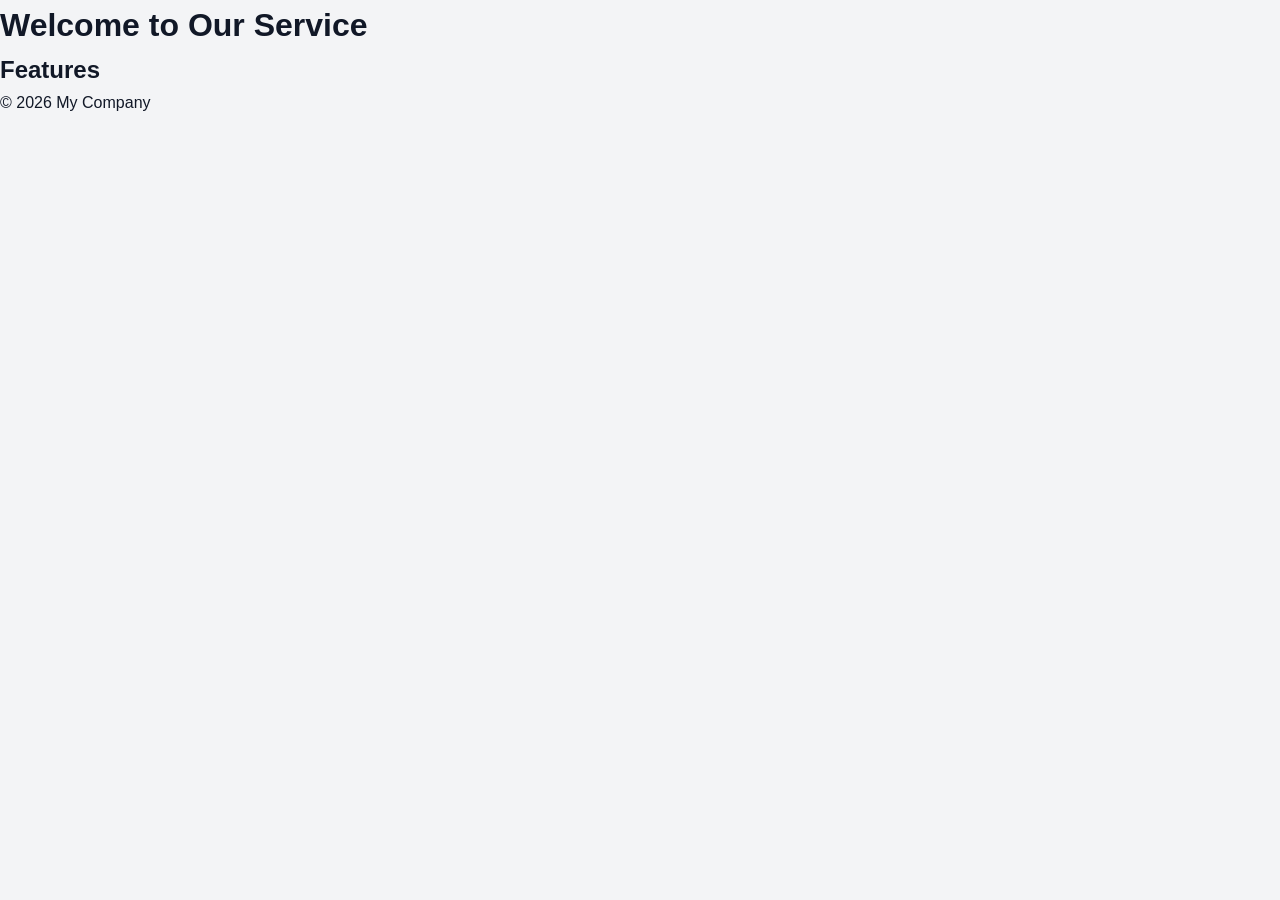
==== commit e7ba5b80: "Update index.html with optimized content" ====
--- a/index.html
+++ b/index.html
@@ -1,197 +1,22 @@
 <!DOCTYPE html>
-<html lang="pt-BR">
+<html lang="en">
 <head>
-
-    <!-- Meta Tags -->
     <meta charset="UTF-8">
-
-    <meta name="viewport"
-    content="width=device-width, initial-scale=1.0">
-
-    <!-- 🔐 Content Security Policy (Melhorada) -->
-    <meta http-equiv="Content-Security-Policy"
-    content="
-    default-src 'self';
-    script-src 'self';
-    style-src 'self' 'unsafe-inline';
-    img-src 'self' data:;
-    font-src 'self';
-    connect-src 'self';
-    media-src 'self';
-    object-src 'none';
-    base-uri 'self';
-    form-action 'self';
-    frame-ancestors 'none';
-    upgrade-insecure-requests;
-    ">
-
-    <meta name="description"
-    content="Helpcommerce - Dashboard Financeiro Profissional para PMEs">
-
-    <meta name="theme-color"
-    content="#1E3A8A">
-
-    <!-- Favicon -->
-    <link rel="icon"
-    type="image/svg+xml"
-    href="data:image/svg+xml,
-    <svg xmlns='http://www.w3.org/2000/svg'
-    viewBox='0 0 100 100'>
-    <text y='75'
-    font-size='75'
-    font-weight='bold'
-    fill='%231E3A8A'>H</text>
-    </svg>">
-
-    <!-- Título -->
-    <title>Helpcommerce - Dashboard Financeiro</title>
-
-    <!-- CSS -->
-    <link rel="stylesheet"
-    href="styles.css">
-
+    <meta name="viewport" content="width=device-width, initial-scale=1.0">
+    <title>Updated Page</title>
+    <link rel="stylesheet" href="styles.css">
 </head>
-
 <body>
-
-<header class="main-header">
-<div class="container header-container">
-
-<div class="logo-section">
-<h1 class="logo">
-<span class="logo-icon">💰</span>
-Helpcommerce
-</h1>
-</div>
-
-<nav class="main-nav">
-<ul>
-<li><a href="#dashboard-section">Dashboard</a></li>
-<li><a href="#transactions-section">Transações</a></li>
-<li><a href="#add-transaction-section">Adicionar</a></li>
-</ul>
-</nav>
-
-</div>
-</header>
-
-<main class="main-content">
-<div class="container">
-
-<section id="dashboard-section">
-
-<h2>Visão Geral Financeira</h2>
-
-<p id="total-income">R$ 0,00</p>
-<p id="total-expense">R$ 0,00</p>
-<p id="net-total">R$ 0,00</p>
-
-</section>
-
-<section id="add-transaction-section">
-
-<h2>Adicionar Nova Transação</h2>
-
-<form id="transaction-form"
-autocomplete="off">
-
-<!-- Descrição -->
-<label for="description">
-Descrição *
-</label>
-
-<input
-type="text"
-id="description"
-placeholder="Ex: Venda de Produto X"
-maxlength="255"
-pattern="[A-Za-z0-9À-ÿ\s.,()-]+"
-required
->
-
-<!-- Valor -->
-<label for="amount">
-Valor *
-</label>
-
-<input
-type="number"
-id="amount"
-placeholder="0.00"
-step="0.01"
-min="0.01"
-required
->
-
-<!-- Tipo -->
-<label for="type">
-Tipo *
-</label>
-
-<select
-id="type"
-required>
-
-<option value="">
-Selecione um tipo
-</option>
-
-<option value="income">
-Receita
-</option>
-
-<option value="expense">
-Despesa
-</option>
-
-</select>
-
-<!-- Categoria -->
-<label for="category">
-Categoria (Opcional)
-</label>
-
-<input
-type="text"
-id="category"
-maxlength="100"
-pattern="[A-Za-z0-9À-ÿ\s]+"
-placeholder="Ex: Vendas"
->
-
-<button type="submit">
-Adicionar Transação
-</button>
-
-</form>
-
-</section>
-
-<section id="transactions-section">
-
-<h2>Transações</h2>
-
-<ul
-id="transaction-list">
-</ul>
-
-</section>
-
-</div>
-</main>
-
-<footer class="main-footer">
-
-<p>
-© 2024 Helpcommerce
-</p>
-
-</footer>
-
-<script
-src="script.js"
-defer>
-</script>
-
+    <header>
+        <h1>Welcome to Our Service</h1>
+    </header>
+    <main>
+        <h2>Features</h2>
+        <div id="content"></div>
+    </main>
+    <footer>
+        <p>&copy; 2026 My Company</p>
+    </footer>
+    <script src="script.js"></script>
 </body>
-</html>
+</html>
